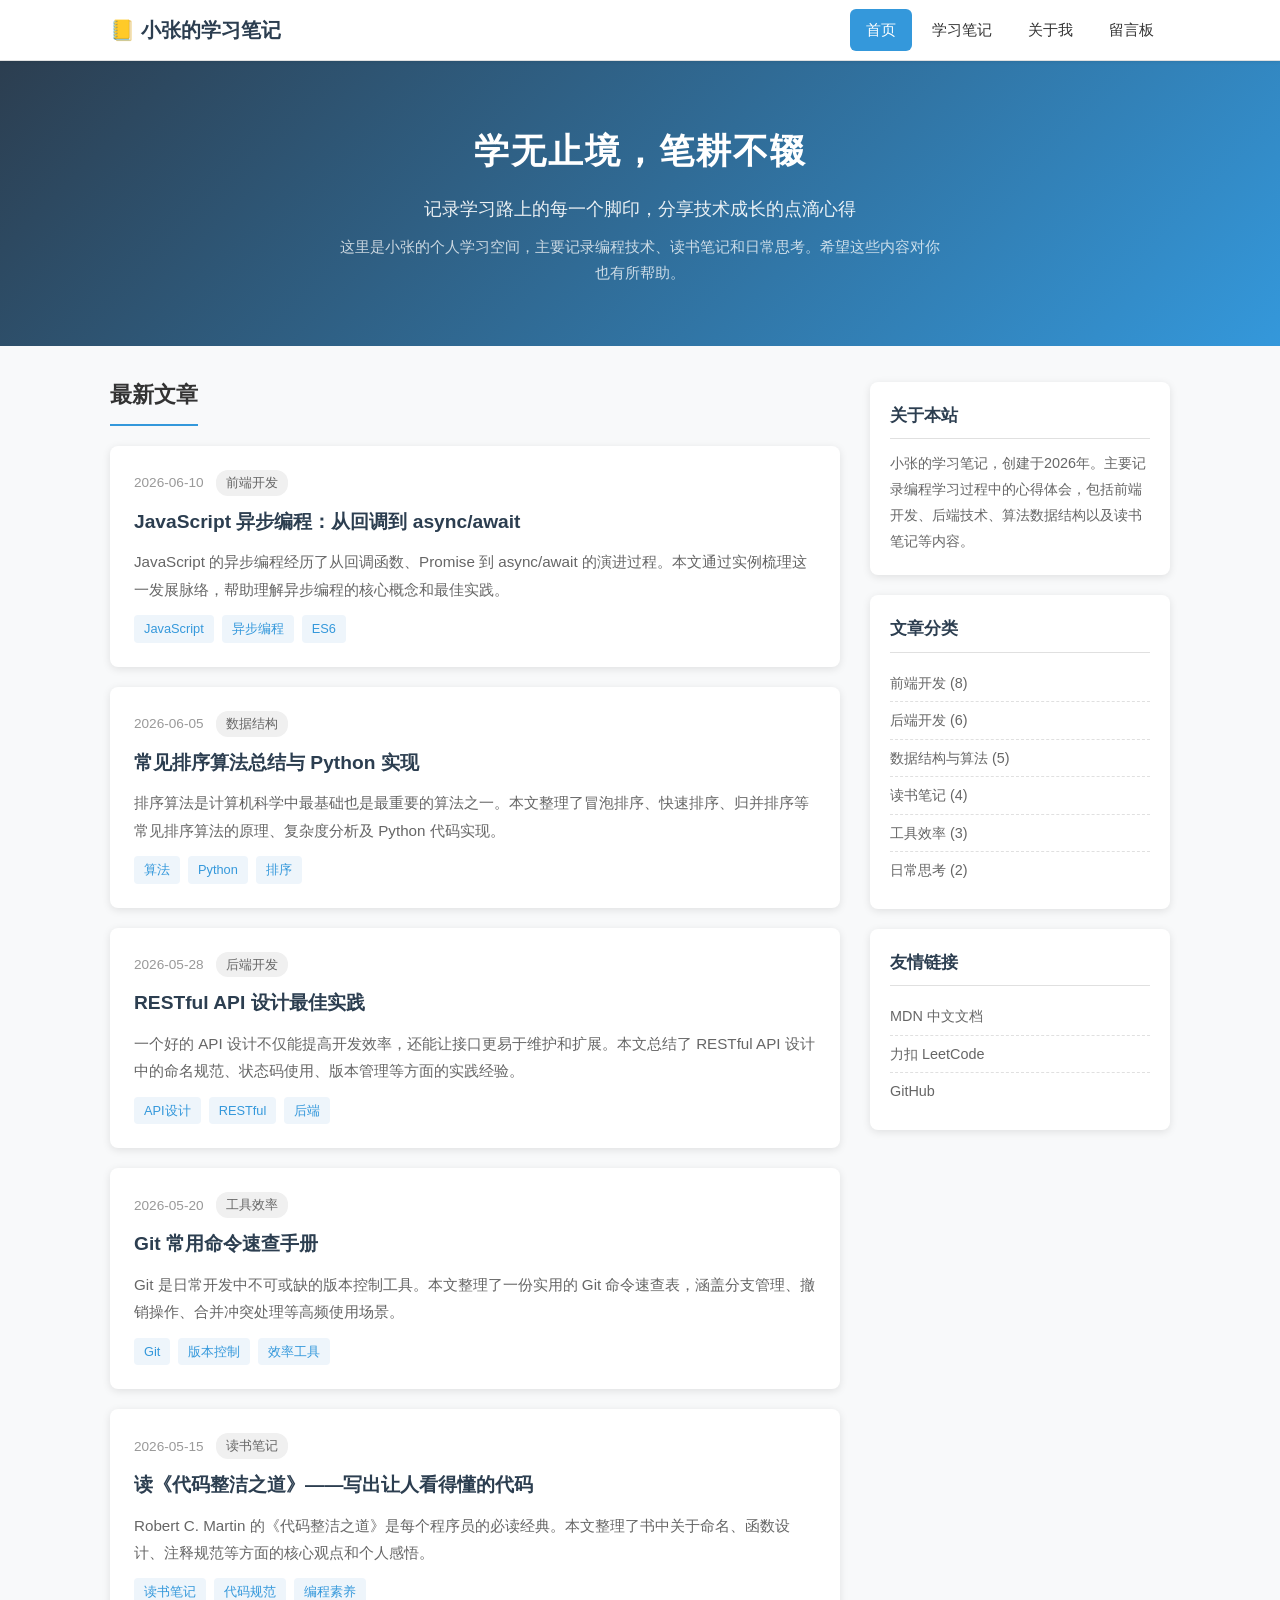
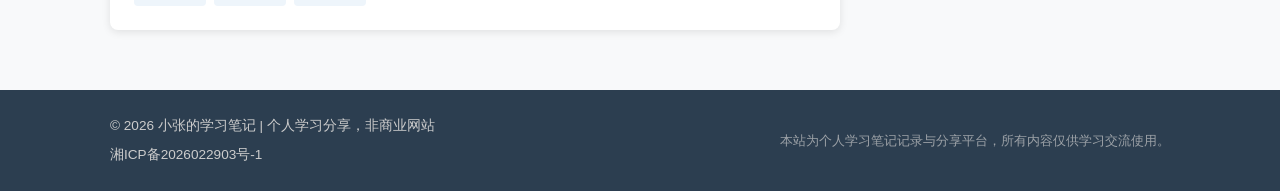
==== index.html @ d2075ead "init" ====
<!DOCTYPE html>
<html lang="zh-CN">
<head>
    <meta charset="UTF-8">
    <meta name="viewport" content="width=device-width, initial-scale=1.0">
    <meta name="description" content="小张的学习笔记 - 记录编程、技术与个人成长的点滴">
    <meta name="keywords" content="编程,学习笔记,技术博客,前端开发,后端开发">
    <title>小张的学习笔记 - 首页</title>
    <link rel="stylesheet" href="style.css">
</head>
<body>
    <!-- 头部导航 -->
    <header class="site-header">
        <div class="container">
            <div class="header-inner">
                <a href="index.html" class="site-logo">📒 小张的学习笔记</a>
                <nav class="site-nav">
                    <a href="index.html" class="nav-link active">首页</a>
                    <a href="notes.html" class="nav-link">学习笔记</a>
                    <a href="about.html" class="nav-link">关于我</a>
                    <a href="guestbook.html" class="nav-link">留言板</a>
                </nav>
            </div>
        </div>
    </header>

    <!-- 主横幅 -->
    <section class="hero">
        <div class="container">
            <h1>学无止境，笔耕不辍</h1>
            <p class="hero-subtitle">记录学习路上的每一个脚印，分享技术成长的点滴心得</p>
            <p class="hero-desc">这里是小张的个人学习空间，主要记录编程技术、读书笔记和日常思考。希望这些内容对你也有所帮助。</p>
        </div>
    </section>

    <!-- 文章列表 -->
    <main class="container">
        <section class="article-list">
            <h2 class="section-title">最新文章</h2>

            <article class="post-card">
                <div class="post-meta">
                    <span class="post-date">2026-06-10</span>
                    <span class="post-category">前端开发</span>
                </div>
                <h3 class="post-title"><a href="notes.html">JavaScript 异步编程：从回调到 async/await</a></h3>
                <p class="post-excerpt">JavaScript 的异步编程经历了从回调函数、Promise 到 async/await 的演进过程。本文通过实例梳理这一发展脉络，帮助理解异步编程的核心概念和最佳实践。</p>
                <div class="post-tags">
                    <span class="tag">JavaScript</span>
                    <span class="tag">异步编程</span>
                    <span class="tag">ES6</span>
                </div>
            </article>

            <article class="post-card">
                <div class="post-meta">
                    <span class="post-date">2026-06-05</span>
                    <span class="post-category">数据结构</span>
                </div>
                <h3 class="post-title"><a href="notes.html">常见排序算法总结与 Python 实现</a></h3>
                <p class="post-excerpt">排序算法是计算机科学中最基础也是最重要的算法之一。本文整理了冒泡排序、快速排序、归并排序等常见排序算法的原理、复杂度分析及 Python 代码实现。</p>
                <div class="post-tags">
                    <span class="tag">算法</span>
                    <span class="tag">Python</span>
                    <span class="tag">排序</span>
                </div>
            </article>

            <article class="post-card">
                <div class="post-meta">
                    <span class="post-date">2026-05-28</span>
                    <span class="post-category">后端开发</span>
                </div>
                <h3 class="post-title"><a href="notes.html">RESTful API 设计最佳实践</a></h3>
                <p class="post-excerpt">一个好的 API 设计不仅能提高开发效率，还能让接口更易于维护和扩展。本文总结了 RESTful API 设计中的命名规范、状态码使用、版本管理等方面的实践经验。</p>
                <div class="post-tags">
                    <span class="tag">API设计</span>
                    <span class="tag">RESTful</span>
                    <span class="tag">后端</span>
                </div>
            </article>

            <article class="post-card">
                <div class="post-meta">
                    <span class="post-date">2026-05-20</span>
                    <span class="post-category">工具效率</span>
                </div>
                <h3 class="post-title"><a href="notes.html">Git 常用命令速查手册</a></h3>
                <p class="post-excerpt">Git 是日常开发中不可或缺的版本控制工具。本文整理了一份实用的 Git 命令速查表，涵盖分支管理、撤销操作、合并冲突处理等高频使用场景。</p>
                <div class="post-tags">
                    <span class="tag">Git</span>
                    <span class="tag">版本控制</span>
                    <span class="tag">效率工具</span>
                </div>
            </article>

            <article class="post-card">
                <div class="post-meta">
                    <span class="post-date">2026-05-15</span>
                    <span class="post-category">读书笔记</span>
                </div>
                <h3 class="post-title"><a href="notes.html">读《代码整洁之道》——写出让人看得懂的代码</a></h3>
                <p class="post-excerpt">Robert C. Martin 的《代码整洁之道》是每个程序员的必读经典。本文整理了书中关于命名、函数设计、注释规范等方面的核心观点和个人感悟。</p>
                <div class="post-tags">
                    <span class="tag">读书笔记</span>
                    <span class="tag">代码规范</span>
                    <span class="tag">编程素养</span>
                </div>
            </article>
        </section>

        <!-- 侧边栏 -->
        <aside class="sidebar">
            <div class="sidebar-widget">
                <h3>关于本站</h3>
                <p>小张的学习笔记，创建于2026年。主要记录编程学习过程中的心得体会，包括前端开发、后端技术、算法数据结构以及读书笔记等内容。</p>
            </div>

            <div class="sidebar-widget">
                <h3>文章分类</h3>
                <ul class="category-list">
                    <li><a href="notes.html">前端开发 (8)</a></li>
                    <li><a href="notes.html">后端开发 (6)</a></li>
                    <li><a href="notes.html">数据结构与算法 (5)</a></li>
                    <li><a href="notes.html">读书笔记 (4)</a></li>
                    <li><a href="notes.html">工具效率 (3)</a></li>
                    <li><a href="notes.html">日常思考 (2)</a></li>
                </ul>
            </div>

            <div class="sidebar-widget">
                <h3>友情链接</h3>
                <ul class="friend-links">
                    <li><a href="https://developer.mozilla.org/zh-CN/" target="_blank" rel="noopener">MDN 中文文档</a></li>
                    <li><a href="https://leetcode.cn/" target="_blank" rel="noopener">力扣 LeetCode</a></li>
                    <li><a href="https://github.com/" target="_blank" rel="noopener">GitHub</a></li>
                </ul>
            </div>
        </aside>
    </main>

    <!-- 页脚 -->
    <footer class="site-footer">
        <div class="container">
            <div class="footer-inner">
                <div class="footer-info">
                    <p>&copy; 2026 小张的学习笔记 | 个人学习分享，非商业网站</p>
                    <p class="icp-info">
                        <a href="https://beian.miit.gov.cn/" target="_blank" rel="noopener noreferrer">湘ICP备2026022903号-1</a>
                    </p>
                </div>
                <div class="footer-statement">
                    <p>本站为个人学习笔记记录与分享平台，所有内容仅供学习交流使用。</p>
                </div>
            </div>
        </div>
    </footer>
</body>
</html>
---- style.css ----
/* ========================================
   小张的学习笔记 - 主样式表
   ======================================== */

/* --- 基础重置与变量 --- */
*, *::before, *::after {
    box-sizing: border-box;
    margin: 0;
    padding: 0;
}

:root {
    --color-primary: #2c3e50;
    --color-accent: #3498db;
    --color-accent-hover: #2980b9;
    --color-bg: #f8f9fa;
    --color-white: #ffffff;
    --color-text: #333333;
    --color-text-light: #666666;
    --color-text-lighter: #999999;
    --color-border: #e0e0e0;
    --color-tag-bg: #eef5fb;
    --color-tag-text: #3498db;
    --color-category-bg: #f0f0f0;
    --color-footer-bg: #2c3e50;
    --color-footer-text: #cccccc;
    --shadow-sm: 0 1px 3px rgba(0,0,0,0.08);
    --shadow-md: 0 2px 8px rgba(0,0,0,0.1);
    --radius: 8px;
    --max-width: 1100px;
}

html {
    font-size: 16px;
    scroll-behavior: smooth;
}

body {
    font-family: -apple-system, BlinkMacSystemFont, "Segoe UI", "PingFang SC", "Hiragino Sans GB", "Microsoft YaHei", "Helvetica Neue", Arial, sans-serif;
    color: var(--color-text);
    background-color: var(--color-bg);
    line-height: 1.7;
    min-height: 100vh;
    display: flex;
    flex-direction: column;
}

.container {
    max-width: var(--max-width);
    margin: 0 auto;
    padding: 0 20px;
}

a {
    color: var(--color-accent);
    text-decoration: none;
    transition: color 0.2s;
}

a:hover {
    color: var(--color-accent-hover);
}

/* --- 头部导航 --- */
.site-header {
    background: var(--color-white);
    border-bottom: 1px solid var(--color-border);
    box-shadow: var(--shadow-sm);
    position: sticky;
    top: 0;
    z-index: 100;
}

.header-inner {
    display: flex;
    justify-content: space-between;
    align-items: center;
    height: 60px;
    flex-wrap: wrap;
}

.site-logo {
    font-size: 1.25rem;
    font-weight: 700;
    color: var(--color-primary);
    white-space: nowrap;
}

.site-logo:hover {
    color: var(--color-accent);
}

.site-nav {
    display: flex;
    gap: 4px;
}

.nav-link {
    padding: 8px 16px;
    border-radius: 6px;
    color: var(--color-text);
    font-size: 0.95rem;
    font-weight: 500;
    transition: background 0.2s, color 0.2s;
}

.nav-link:hover,
.nav-link.active {
    background: var(--color-accent);
    color: var(--color-white);
}

/* --- Hero 横幅 --- */
.hero {
    background: linear-gradient(135deg, #2c3e50 0%, #3498db 100%);
    color: var(--color-white);
    padding: 60px 0;
    text-align: center;
}

.hero h1 {
    font-size: 2.2rem;
    font-weight: 700;
    margin-bottom: 12px;
    letter-spacing: 2px;
}

.hero-subtitle {
    font-size: 1.15rem;
    opacity: 0.9;
    margin-bottom: 10px;
}

.hero-desc {
    font-size: 0.95rem;
    opacity: 0.75;
    max-width: 600px;
    margin: 0 auto;
}

/* --- 主要内容区 --- */
main.container {
    display: grid;
    grid-template-columns: 1fr 300px;
    gap: 30px;
    padding-top: 30px;
    padding-bottom: 40px;
    flex: 1;
}

.section-title {
    font-size: 1.4rem;
    margin-bottom: 20px;
    padding-bottom: 10px;
    border-bottom: 2px solid var(--color-accent);
    display: inline-block;
}

/* --- 文章卡片 --- */
.post-card {
    background: var(--color-white);
    padding: 24px;
    margin-bottom: 20px;
    border-radius: var(--radius);
    box-shadow: var(--shadow-md);
    transition: transform 0.2s, box-shadow 0.2s;
}

.post-card:hover {
    transform: translateY(-2px);
    box-shadow: 0 4px 16px rgba(0,0,0,0.12);
}

.post-meta {
    display: flex;
    gap: 12px;
    align-items: center;
    margin-bottom: 10px;
    font-size: 0.85rem;
}

.post-date {
    color: var(--color-text-lighter);
}

.post-category {
    background: var(--color-category-bg);
    padding: 2px 10px;
    border-radius: 12px;
    font-size: 0.8rem;
    color: var(--color-text-light);
}

.post-title {
    font-size: 1.2rem;
    margin-bottom: 10px;
}

.post-title a {
    color: var(--color-primary);
}

.post-title a:hover {
    color: var(--color-accent);
}

.post-excerpt {
    color: var(--color-text-light);
    font-size: 0.95rem;
    margin-bottom: 12px;
    line-height: 1.8;
}

.post-tags {
    display: flex;
    gap: 8px;
    flex-wrap: wrap;
}

.tag {
    background: var(--color-tag-bg);
    color: var(--color-tag-text);
    padding: 3px 10px;
    border-radius: 4px;
    font-size: 0.8rem;
}

/* --- 侧边栏 --- */
.sidebar {
    padding-top: 6px;
}

.sidebar-widget {
    background: var(--color-white);
    padding: 20px;
    margin-bottom: 20px;
    border-radius: var(--radius);
    box-shadow: var(--shadow-md);
}

.sidebar-widget h3 {
    font-size: 1.05rem;
    margin-bottom: 12px;
    padding-bottom: 8px;
    border-bottom: 1px solid var(--color-border);
    color: var(--color-primary);
}

.sidebar-widget p {
    font-size: 0.9rem;
    color: var(--color-text-light);
    line-height: 1.8;
}

.category-list,
.friend-links {
    list-style: none;
}

.category-list li,
.friend-links li {
    padding: 6px 0;
    border-bottom: 1px dashed var(--color-border);
}

.category-list li:last-child,
.friend-links li:last-child {
    border-bottom: none;
}

.category-list a,
.friend-links a {
    font-size: 0.9rem;
    color: var(--color-text-light);
    display: block;
    transition: color 0.2s, padding-left 0.2s;
}

.category-list a:hover,
.friend-links a:hover {
    color: var(--color-accent);
    padding-left: 4px;
}

/* --- 页面内容区（笔记列表页、关于页、留言板） --- */
.page-content {
    grid-column: 1 / -1;
    max-width: 800px;
}

.page-title {
    font-size: 1.8rem;
    margin-bottom: 10px;
    color: var(--color-primary);
}

.page-desc {
    color: var(--color-text-light);
    margin-bottom: 30px;
    font-size: 0.95rem;
}

/* --- 分类标题 --- */
.category-heading {
    font-size: 1.2rem;
    color: var(--color-primary);
    margin: 30px 0 15px;
    padding-bottom: 8px;
    border-bottom: 1px solid var(--color-border);
}

/* --- 笔记网格 --- */
.notes-grid {
    margin-bottom: 20px;
}

.note-item {
    display: flex;
    align-items: center;
    gap: 16px;
    padding: 14px 16px;
    background: var(--color-white);
    border-radius: 6px;
    margin-bottom: 8px;
    box-shadow: var(--shadow-sm);
    transition: background 0.2s;
    flex-wrap: wrap;
}

.note-item:hover {
    background: #f0f7ff;
}

.note-date {
    color: var(--color-text-lighter);
    font-size: 0.85rem;
    white-space: nowrap;
    min-width: 90px;
}

.note-title {
    flex: 1;
    font-weight: 500;
    color: var(--color-primary);
    min-width: 200px;
}

.note-tags {
    color: var(--color-text-lighter);
    font-size: 0.8rem;
    white-space: nowrap;
}

/* --- 关于页 --- */
.about-section {
    margin-bottom: 30px;
}

.about-section h2 {
    font-size: 1.2rem;
    color: var(--color-primary);
    margin-bottom: 12px;
}

.about-section p {
    color: var(--color-text-light);
    line-height: 1.9;
    margin-bottom: 8px;
}

.about-list {
    list-style: none;
    padding-left: 0;
    margin-bottom: 10px;
}

.about-list li {
    padding: 6px 0;
    color: var(--color-text-light);
    line-height: 1.8;
}

.about-list li::before {
    content: "• ";
    color: var(--color-accent);
    font-weight: bold;
}

/* --- 留言板 --- */
.guestbook-form {
    background: var(--color-white);
    padding: 24px;
    border-radius: var(--radius);
    box-shadow: var(--shadow-md);
    margin-bottom: 30px;
}

.guestbook-form h3 {
    margin-bottom: 16px;
    color: var(--color-primary);
}

.form-group {
    margin-bottom: 14px;
}

.form-group label {
    display: block;
    font-weight: 500;
    margin-bottom: 6px;
    color: var(--color-primary);
    font-size: 0.9rem;
}

.form-group input,
.form-group textarea {
    width: 100%;
    padding: 10px 14px;
    border: 1px solid var(--color-border);
    border-radius: 6px;
    font-size: 0.95rem;
    font-family: inherit;
    transition: border-color 0.2s;
    background: var(--color-bg);
}

.form-group input:focus,
.form-group textarea:focus {
    outline: none;
    border-color: var(--color-accent);
    background: var(--color-white);
}

.btn-submit {
    background: var(--color-accent);
    color: var(--color-white);
    border: none;
    padding: 10px 28px;
    border-radius: 6px;
    font-size: 0.95rem;
    cursor: pointer;
    transition: background 0.2s;
    letter-spacing: 2px;
}

.btn-submit:hover {
    background: var(--color-accent-hover);
}

/* --- 留言列表 --- */
.guestbook-entries h3 {
    margin-bottom: 16px;
    color: var(--color-primary);
}

.guestbook-entry {
    background: var(--color-white);
    padding: 20px;
    border-radius: var(--radius);
    box-shadow: var(--shadow-sm);
    margin-bottom: 14px;
}

.entry-header {
    display: flex;
    justify-content: space-between;
    align-items: center;
    margin-bottom: 10px;
}

.entry-author {
    font-weight: 600;
    color: var(--color-primary);
}

.entry-date {
    font-size: 0.85rem;
    color: var(--color-text-lighter);
}

.entry-content {
    color: var(--color-text-light);
    line-height: 1.8;
    font-size: 0.95rem;
}

/* --- 页脚 --- */
.site-footer {
    background: var(--color-footer-bg);
    color: var(--color-footer-text);
    padding: 24px 0;
    margin-top: auto;
}

.footer-inner {
    display: flex;
    justify-content: space-between;
    align-items: center;
    flex-wrap: wrap;
    gap: 16px;
}

.footer-info p {
    font-size: 0.85rem;
    line-height: 1.8;
}

.icp-info {
    margin-top: 4px;
}

.icp-info a {
    color: var(--color-footer-text);
    font-size: 0.85rem;
}

.icp-info a:hover {
    color: var(--color-white);
    text-decoration: underline;
}

.footer-statement p {
    font-size: 0.8rem;
    opacity: 0.7;
    text-align: right;
}

/* --- 响应式 --- */
@media (max-width: 768px) {
    main.container {
        grid-template-columns: 1fr;
    }

    .sidebar {
        order: 2;
    }

    .hero {
        padding: 40px 0;
    }

    .hero h1 {
        font-size: 1.6rem;
    }

    .header-inner {
        height: auto;
        padding: 12px 0;
        gap: 10px;
    }

    .site-nav {
        width: 100%;
        justify-content: center;
        flex-wrap: wrap;
    }

    .nav-link {
        padding: 6px 12px;
        font-size: 0.85rem;
    }

    .footer-inner {
        flex-direction: column;
        text-align: center;
    }

    .footer-statement p {
        text-align: center;
    }

    .note-item {
        flex-direction: column;
        align-items: flex-start;
        gap: 6px;
    }

    .post-meta {
        flex-wrap: wrap;
    }
}
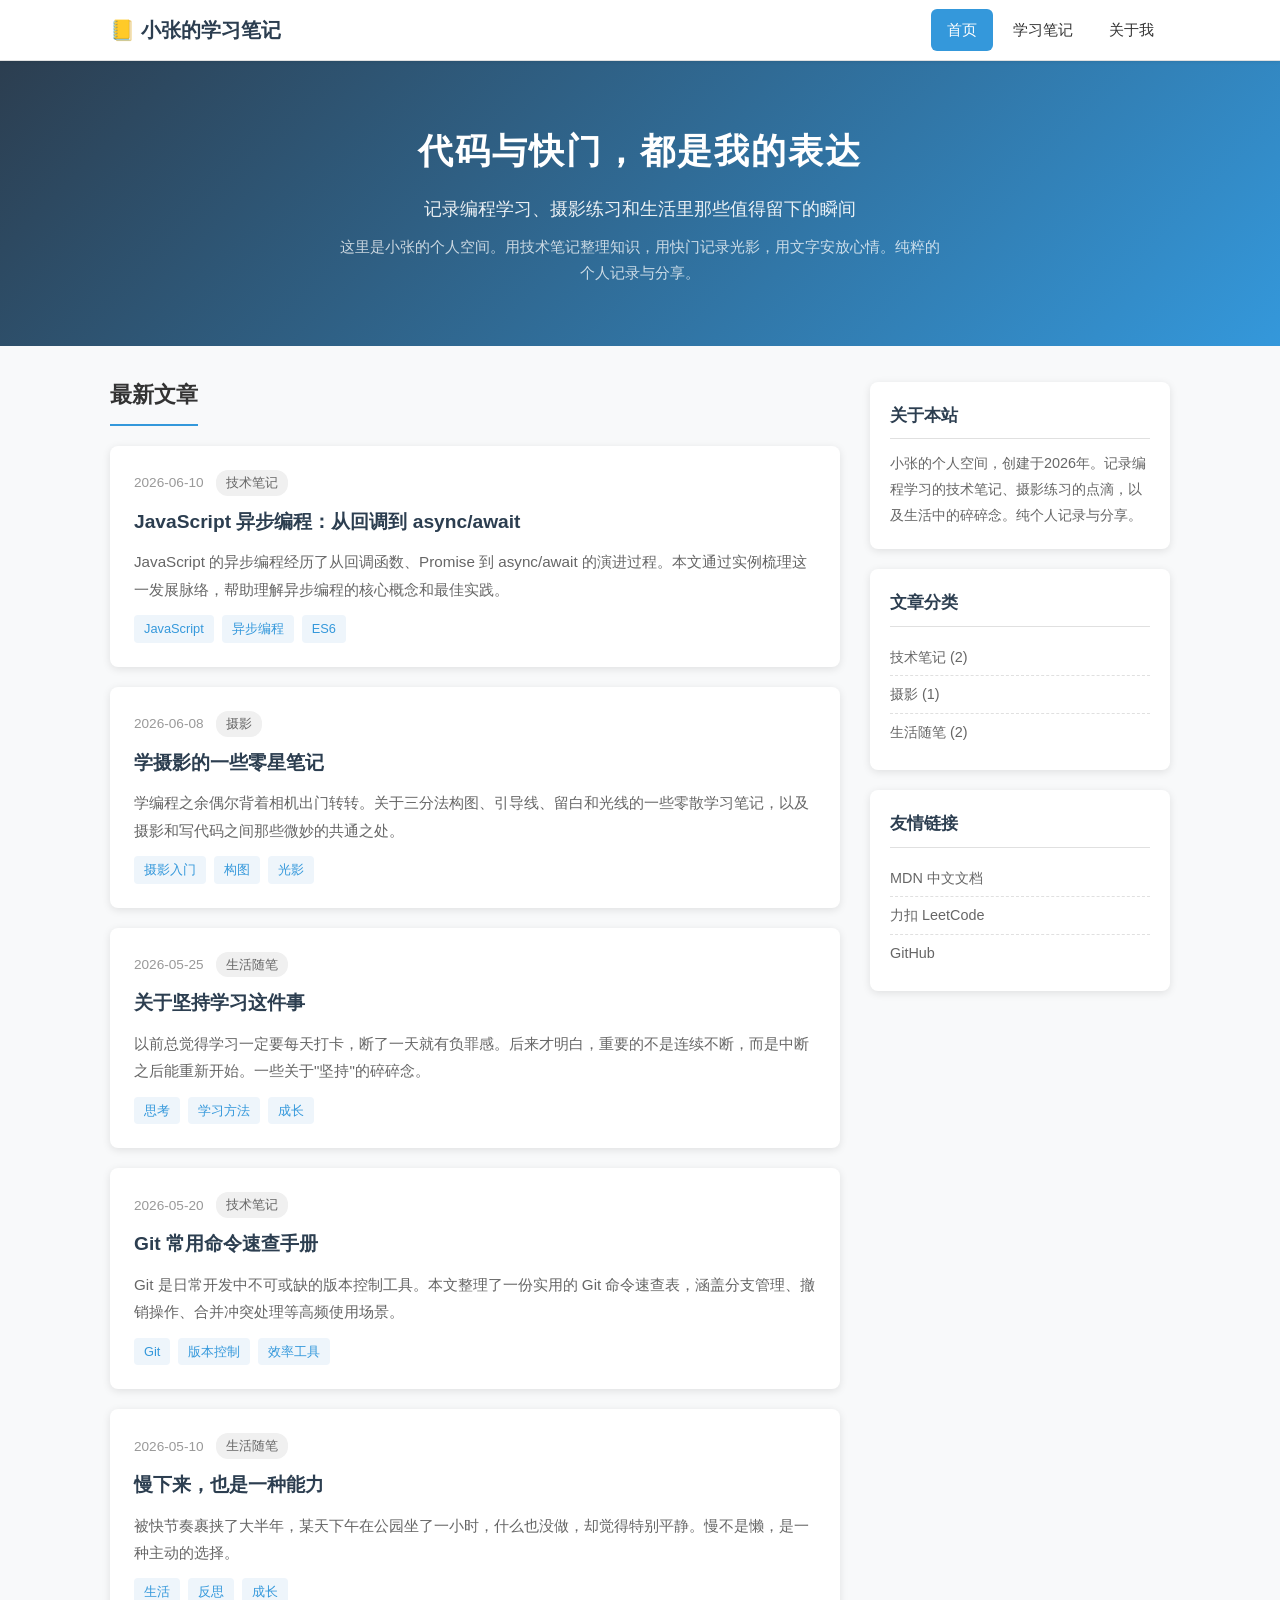
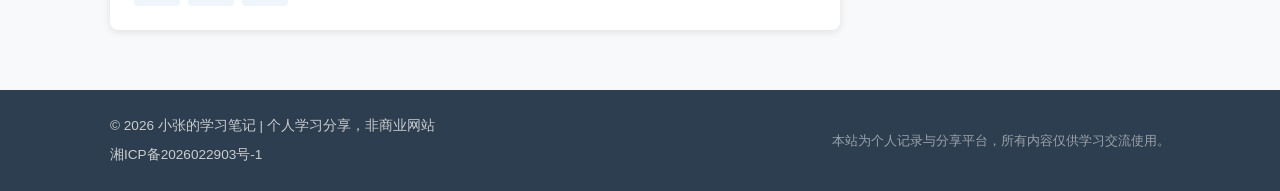
==== commit 47c5e995: "添加5篇文章" ====
--- a/index.html
+++ b/index.html
@@ -3,8 +3,8 @@
 <head>
     <meta charset="UTF-8">
     <meta name="viewport" content="width=device-width, initial-scale=1.0">
-    <meta name="description" content="小张的学习笔记 - 记录编程、技术与个人成长的点滴">
-    <meta name="keywords" content="编程,学习笔记,技术博客,前端开发,后端开发">
+    <meta name="description" content="小张的学习笔记 - 记录编程、摄影与生活的个人空间">
+    <meta name="keywords" content="编程,学习笔记,摄影,生活随笔,技术博客">
     <title>小张的学习笔记 - 首页</title>
     <link rel="stylesheet" href="style.css">
 </head>
@@ -18,7 +18,6 @@
                     <a href="index.html" class="nav-link active">首页</a>
                     <a href="notes.html" class="nav-link">学习笔记</a>
                     <a href="about.html" class="nav-link">关于我</a>
-                    <a href="guestbook.html" class="nav-link">留言板</a>
                 </nav>
             </div>
         </div>
@@ -27,9 +26,9 @@
     <!-- 主横幅 -->
     <section class="hero">
         <div class="container">
-            <h1>学无止境，笔耕不辍</h1>
-            <p class="hero-subtitle">记录学习路上的每一个脚印，分享技术成长的点滴心得</p>
-            <p class="hero-desc">这里是小张的个人学习空间，主要记录编程技术、读书笔记和日常思考。希望这些内容对你也有所帮助。</p>
+            <h1>代码与快门，都是我的表达</h1>
+            <p class="hero-subtitle">记录编程学习、摄影练习和生活里那些值得留下的瞬间</p>
+            <p class="hero-desc">这里是小张的个人空间。用技术笔记整理知识，用快门记录光影，用文字安放心情。纯粹的个人记录与分享。</p>
         </div>
     </section>
 
@@ -41,9 +40,9 @@
             <article class="post-card">
                 <div class="post-meta">
                     <span class="post-date">2026-06-10</span>
-                    <span class="post-category">前端开发</span>
+                    <span class="post-category">技术笔记</span>
                 </div>
-                <h3 class="post-title"><a href="notes.html">JavaScript 异步编程：从回调到 async/await</a></h3>
+                <h3 class="post-title"><a href="article.html?article=javascript-async">JavaScript 异步编程：从回调到 async/await</a></h3>
                 <p class="post-excerpt">JavaScript 的异步编程经历了从回调函数、Promise 到 async/await 的演进过程。本文通过实例梳理这一发展脉络，帮助理解异步编程的核心概念和最佳实践。</p>
                 <div class="post-tags">
                     <span class="tag">JavaScript</span>
@@ -54,38 +53,38 @@
 
             <article class="post-card">
                 <div class="post-meta">
-                    <span class="post-date">2026-06-05</span>
-                    <span class="post-category">数据结构</span>
+                    <span class="post-date">2026-06-08</span>
+                    <span class="post-category">摄影</span>
                 </div>
-                <h3 class="post-title"><a href="notes.html">常见排序算法总结与 Python 实现</a></h3>
-                <p class="post-excerpt">排序算法是计算机科学中最基础也是最重要的算法之一。本文整理了冒泡排序、快速排序、归并排序等常见排序算法的原理、复杂度分析及 Python 代码实现。</p>
+                <h3 class="post-title"><a href="article.html?article=photography-basics">学摄影的一些零星笔记</a></h3>
+                <p class="post-excerpt">学编程之余偶尔背着相机出门转转。关于三分法构图、引导线、留白和光线的一些零散学习笔记，以及摄影和写代码之间那些微妙的共通之处。</p>
                 <div class="post-tags">
-                    <span class="tag">算法</span>
-                    <span class="tag">Python</span>
-                    <span class="tag">排序</span>
+                    <span class="tag">摄影入门</span>
+                    <span class="tag">构图</span>
+                    <span class="tag">光影</span>
                 </div>
             </article>
 
             <article class="post-card">
                 <div class="post-meta">
-                    <span class="post-date">2026-05-28</span>
-                    <span class="post-category">后端开发</span>
+                    <span class="post-date">2026-05-25</span>
+                    <span class="post-category">生活随笔</span>
                 </div>
-                <h3 class="post-title"><a href="notes.html">RESTful API 设计最佳实践</a></h3>
-                <p class="post-excerpt">一个好的 API 设计不仅能提高开发效率，还能让接口更易于维护和扩展。本文总结了 RESTful API 设计中的命名规范、状态码使用、版本管理等方面的实践经验。</p>
+                <h3 class="post-title"><a href="article.html?article=persistence">关于坚持学习这件事</a></h3>
+                <p class="post-excerpt">以前总觉得学习一定要每天打卡，断了一天就有负罪感。后来才明白，重要的不是连续不断，而是中断之后能重新开始。一些关于"坚持"的碎碎念。</p>
                 <div class="post-tags">
-                    <span class="tag">API设计</span>
-                    <span class="tag">RESTful</span>
-                    <span class="tag">后端</span>
+                    <span class="tag">思考</span>
+                    <span class="tag">学习方法</span>
+                    <span class="tag">成长</span>
                 </div>
             </article>
 
             <article class="post-card">
                 <div class="post-meta">
                     <span class="post-date">2026-05-20</span>
-                    <span class="post-category">工具效率</span>
+                    <span class="post-category">技术笔记</span>
                 </div>
-                <h3 class="post-title"><a href="notes.html">Git 常用命令速查手册</a></h3>
+                <h3 class="post-title"><a href="article.html?article=git-commands">Git 常用命令速查手册</a></h3>
                 <p class="post-excerpt">Git 是日常开发中不可或缺的版本控制工具。本文整理了一份实用的 Git 命令速查表，涵盖分支管理、撤销操作、合并冲突处理等高频使用场景。</p>
                 <div class="post-tags">
                     <span class="tag">Git</span>
@@ -96,15 +95,15 @@
 
             <article class="post-card">
                 <div class="post-meta">
-                    <span class="post-date">2026-05-15</span>
-                    <span class="post-category">读书笔记</span>
+                    <span class="post-date">2026-05-10</span>
+                    <span class="post-category">生活随笔</span>
                 </div>
-                <h3 class="post-title"><a href="notes.html">读《代码整洁之道》——写出让人看得懂的代码</a></h3>
-                <p class="post-excerpt">Robert C. Martin 的《代码整洁之道》是每个程序员的必读经典。本文整理了书中关于命名、函数设计、注释规范等方面的核心观点和个人感悟。</p>
+                <h3 class="post-title"><a href="article.html?article=slow-down">慢下来，也是一种能力</a></h3>
+                <p class="post-excerpt">被快节奏裹挟了大半年，某天下午在公园坐了一小时，什么也没做，却觉得特别平静。慢不是懒，是一种主动的选择。</p>
                 <div class="post-tags">
-                    <span class="tag">读书笔记</span>
-                    <span class="tag">代码规范</span>
-                    <span class="tag">编程素养</span>
+                    <span class="tag">生活</span>
+                    <span class="tag">反思</span>
+                    <span class="tag">成长</span>
                 </div>
             </article>
         </section>
@@ -113,18 +112,15 @@
         <aside class="sidebar">
             <div class="sidebar-widget">
                 <h3>关于本站</h3>
-                <p>小张的学习笔记，创建于2026年。主要记录编程学习过程中的心得体会，包括前端开发、后端技术、算法数据结构以及读书笔记等内容。</p>
+                <p>小张的个人空间，创建于2026年。记录编程学习的技术笔记、摄影练习的点滴，以及生活中的碎碎念。纯个人记录与分享。</p>
             </div>
 
             <div class="sidebar-widget">
                 <h3>文章分类</h3>
                 <ul class="category-list">
-                    <li><a href="notes.html">前端开发 (8)</a></li>
-                    <li><a href="notes.html">后端开发 (6)</a></li>
-                    <li><a href="notes.html">数据结构与算法 (5)</a></li>
-                    <li><a href="notes.html">读书笔记 (4)</a></li>
-                    <li><a href="notes.html">工具效率 (3)</a></li>
-                    <li><a href="notes.html">日常思考 (2)</a></li>
+                    <li><a href="notes.html">技术笔记 (2)</a></li>
+                    <li><a href="notes.html">摄影 (1)</a></li>
+                    <li><a href="notes.html">生活随笔 (2)</a></li>
                 </ul>
             </div>
 
@@ -150,7 +146,7 @@
                     </p>
                 </div>
                 <div class="footer-statement">
-                    <p>本站为个人学习笔记记录与分享平台，所有内容仅供学习交流使用。</p>
+                    <p>本站为个人记录与分享平台，所有内容仅供学习交流使用。</p>
                 </div>
             </div>
         </div>
